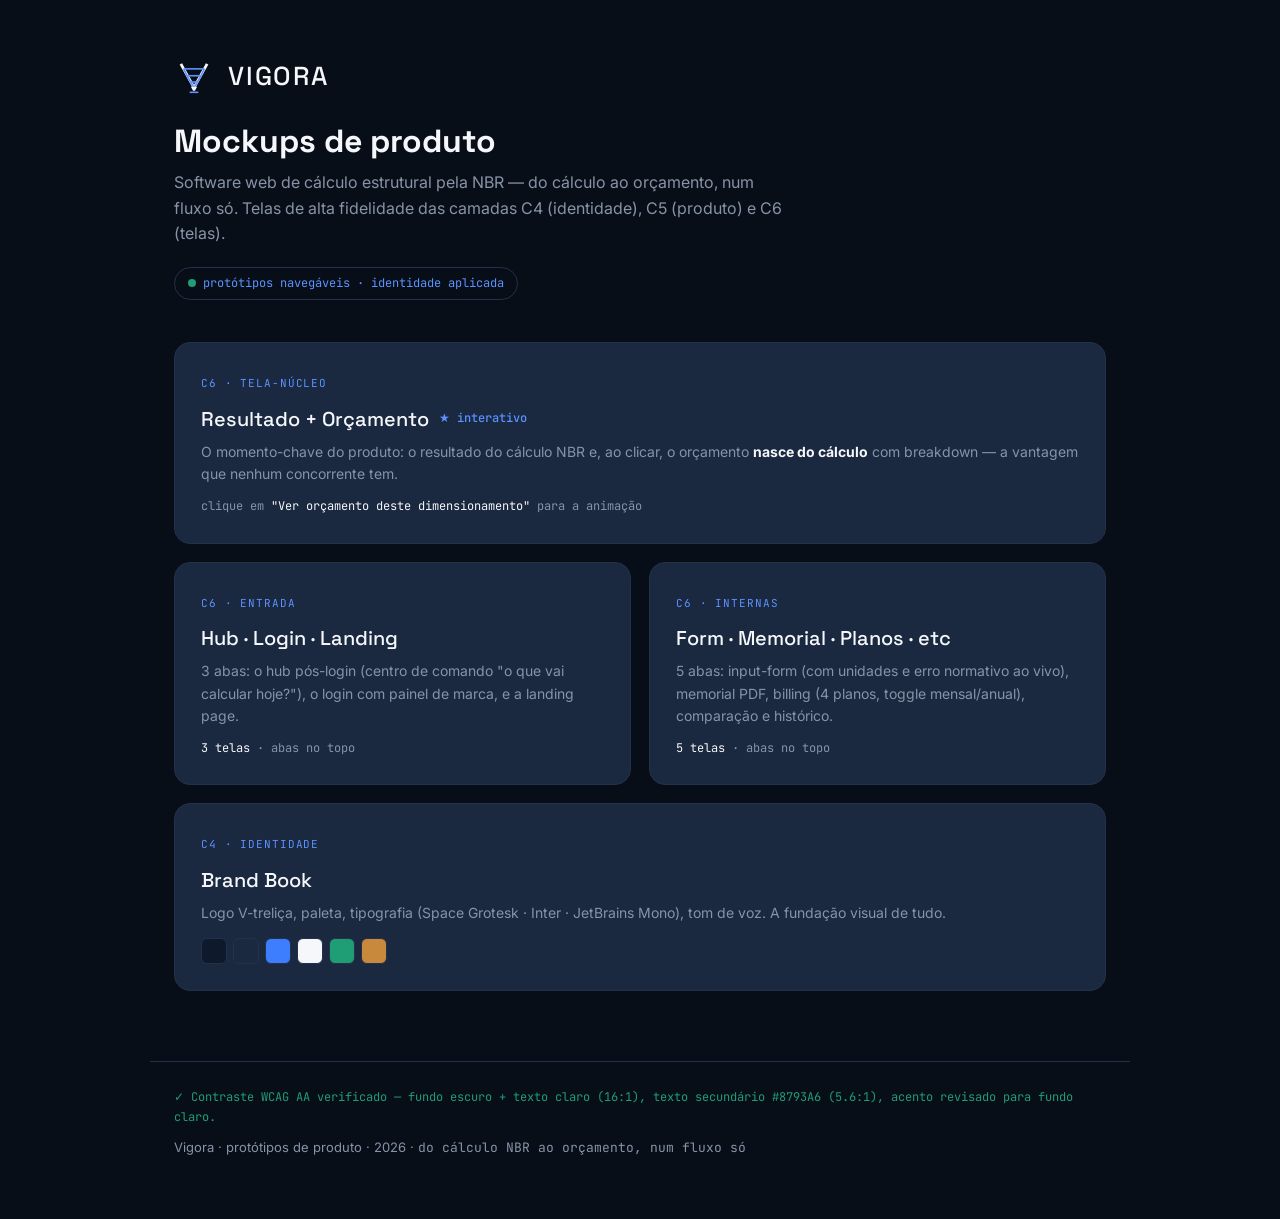
==== index.html @ 20bcb6be "Vigora — mockups de produto C4–C6 (identidade, telas, acessibilidade WCAG AA) Co-Authored-By: Claude" ====
<!DOCTYPE html>
<html lang="pt-BR">
<head>
<meta charset="utf-8">
<meta name="viewport" content="width=device-width, initial-scale=1">
<title>Vigora — Mockups (C4–C6)</title>
<link rel="icon" type="image/svg+xml" href="favicon.svg">
<link href="https://fonts.googleapis.com/css2?family=Space+Grotesk:wght@400;500;700&family=Inter:wght@400;500;600&family=JetBrains+Mono:wght@400;500&display=swap" rel="stylesheet">
<style>
  :root{--night:#0E1A2B;--ink:#1A2840;--ink2:#13243a;--electric:#3D7EFF;--electric-d:#5C92FF;--mist:#F5F7FA;--slate:#8793A6;--line:#24314a;--ok:#1F9D74}
  *{box-sizing:border-box;margin:0;padding:0}
  body{background:#070E18;color:var(--mist);font-family:Inter,sans-serif;line-height:1.6;min-height:100vh}
  .wm{font-family:'Space Grotesk';font-weight:500;letter-spacing:.07em}
  .num{font-family:'JetBrains Mono',monospace}
  header{max-width:980px;margin:0 auto;padding:56px 24px 28px}
  .brand{display:inline-flex;align-items:center;gap:14px;margin-bottom:24px}
  .brand .wm{font-size:26px}
  h1{font-family:'Space Grotesk';font-weight:700;font-size:32px;line-height:1.2;margin-bottom:10px}
  .lead{color:var(--slate);font-size:16px;max-width:620px}
  .tag{display:inline-flex;align-items:center;gap:7px;font-family:'JetBrains Mono';font-size:12px;color:var(--electric-d);border:1px solid var(--line);border-radius:20px;padding:6px 13px;margin-top:20px}
  .grid{max-width:980px;margin:0 auto;padding:14px 24px 70px;display:grid;grid-template-columns:1fr 1fr;gap:18px}
  a.card{display:block;background:var(--ink);border:1px solid var(--line);border-radius:16px;padding:26px;text-decoration:none;color:var(--mist);transition:transform .15s,border-color .15s}
  a.card:hover{transform:translateY(-3px);border-color:var(--electric)}
  a.card.wide{grid-column:1/-1}
  .card .k{font-family:'JetBrains Mono';font-size:11px;color:var(--electric-d);letter-spacing:.08em}
  .card h2{font-family:'Space Grotesk';font-weight:500;font-size:20px;margin:8px 0 6px;display:flex;align-items:center;gap:10px}
  .card p{color:var(--slate);font-size:14px}
  .card .scr{font-family:'JetBrains Mono';font-size:12px;color:var(--slate);margin-top:12px}
  .card .scr b{color:var(--mist);font-weight:400}
  footer{max-width:980px;margin:0 auto;padding:0 24px 60px;color:var(--slate);font-size:13px;border-top:1px solid var(--line);padding-top:24px}
  footer .a11y{display:inline-flex;align-items:center;gap:7px;color:var(--ok);font-family:'JetBrains Mono';font-size:12px}
  .pales{display:flex;gap:6px;margin-top:14px}
  .pales span{width:26px;height:26px;border-radius:6px;border:1px solid var(--line)}
</style>
</head>
<body>
<header>
  <div class="brand">
    <svg width="40" height="40" viewBox="0 0 64 64" fill="none" aria-label="Vigora">
      <g stroke="#F5F7FA" stroke-width="4.5" stroke-linejoin="miter"><path d="M11 11 L32 49"/><path d="M53 11 L32 49"/></g>
      <g stroke="#5C92FF" stroke-width="2.6" stroke-linejoin="miter" fill="none"><path d="M15.4 19 L48.6 19"/><path d="M21 30 L43 30"/><path d="M26.5 40 L37.5 40"/><polyline points="15.4,19 21,30 26.5,40 32,49 37.5,40 43,30 48.6,19"/></g>
      <path d="M27 47.5 L37 47.5 L33.5 54 L30.5 54 Z" fill="#F5F7FA"/>
      <line x1="25" y1="56.5" x2="39" y2="56.5" stroke="#5C92FF" stroke-width="2.6"/>
    </svg>
    <span class="wm">VIGORA</span>
  </div>
  <h1>Mockups de produto</h1>
  <p class="lead">Software web de cálculo estrutural pela NBR — do cálculo ao orçamento, num fluxo só. Telas de alta fidelidade das camadas C4 (identidade), C5 (produto) e C6 (telas).</p>
  <span class="tag"><span style="width:8px;height:8px;border-radius:50%;background:var(--ok);display:inline-block"></span> protótipos navegáveis · identidade aplicada</span>
</header>

<main class="grid">
  <a class="card wide" href="results.html">
    <span class="k">C6 · TELA-NÚCLEO</span>
    <h2>Resultado + Orçamento <span style="font-size:12px;color:var(--electric-d)" class="num">★ interativo</span></h2>
    <p>O momento-chave do produto: o resultado do cálculo NBR e, ao clicar, o orçamento <b style="color:var(--mist)">nasce do cálculo</b> com breakdown — a vantagem que nenhum concorrente tem.</p>
    <div class="scr">clique em <b>"Ver orçamento deste dimensionamento"</b> para a animação</div>
  </a>

  <a class="card" href="hub-login-landing.html">
    <span class="k">C6 · ENTRADA</span>
    <h2>Hub · Login · Landing</h2>
    <p>3 abas: o hub pós-login (centro de comando "o que vai calcular hoje?"), o login com painel de marca, e a landing page.</p>
    <div class="scr"><b>3 telas</b> · abas no topo</div>
  </a>

  <a class="card" href="telas-internas.html">
    <span class="k">C6 · INTERNAS</span>
    <h2>Form · Memorial · Planos · etc</h2>
    <p>5 abas: input-form (com unidades e erro normativo ao vivo), memorial PDF, billing (4 planos, toggle mensal/anual), comparação e histórico.</p>
    <div class="scr"><b>5 telas</b> · abas no topo</div>
  </a>

  <a class="card wide" href="brand-book.html">
    <span class="k">C4 · IDENTIDADE</span>
    <h2>Brand Book</h2>
    <p>Logo V-treliça, paleta, tipografia (Space Grotesk · Inter · JetBrains Mono), tom de voz. A fundação visual de tudo.</p>
    <div class="pales">
      <span style="background:#0E1A2B"></span><span style="background:#1A2840"></span><span style="background:#3D7EFF"></span><span style="background:#F5F7FA"></span><span style="background:#1F9D74"></span><span style="background:#C8893D"></span>
    </div>
  </a>
</main>

<footer>
  <div class="a11y">✓ Contraste WCAG AA verificado — fundo escuro + texto claro (16:1), texto secundário #8793A6 (5.6:1), acento revisado para fundo claro.</div>
  <p style="margin-top:10px">Vigora · protótipos de produto · 2026 · <span class="num">do cálculo NBR ao orçamento, num fluxo só</span></p>
</footer>
</body>
</html>
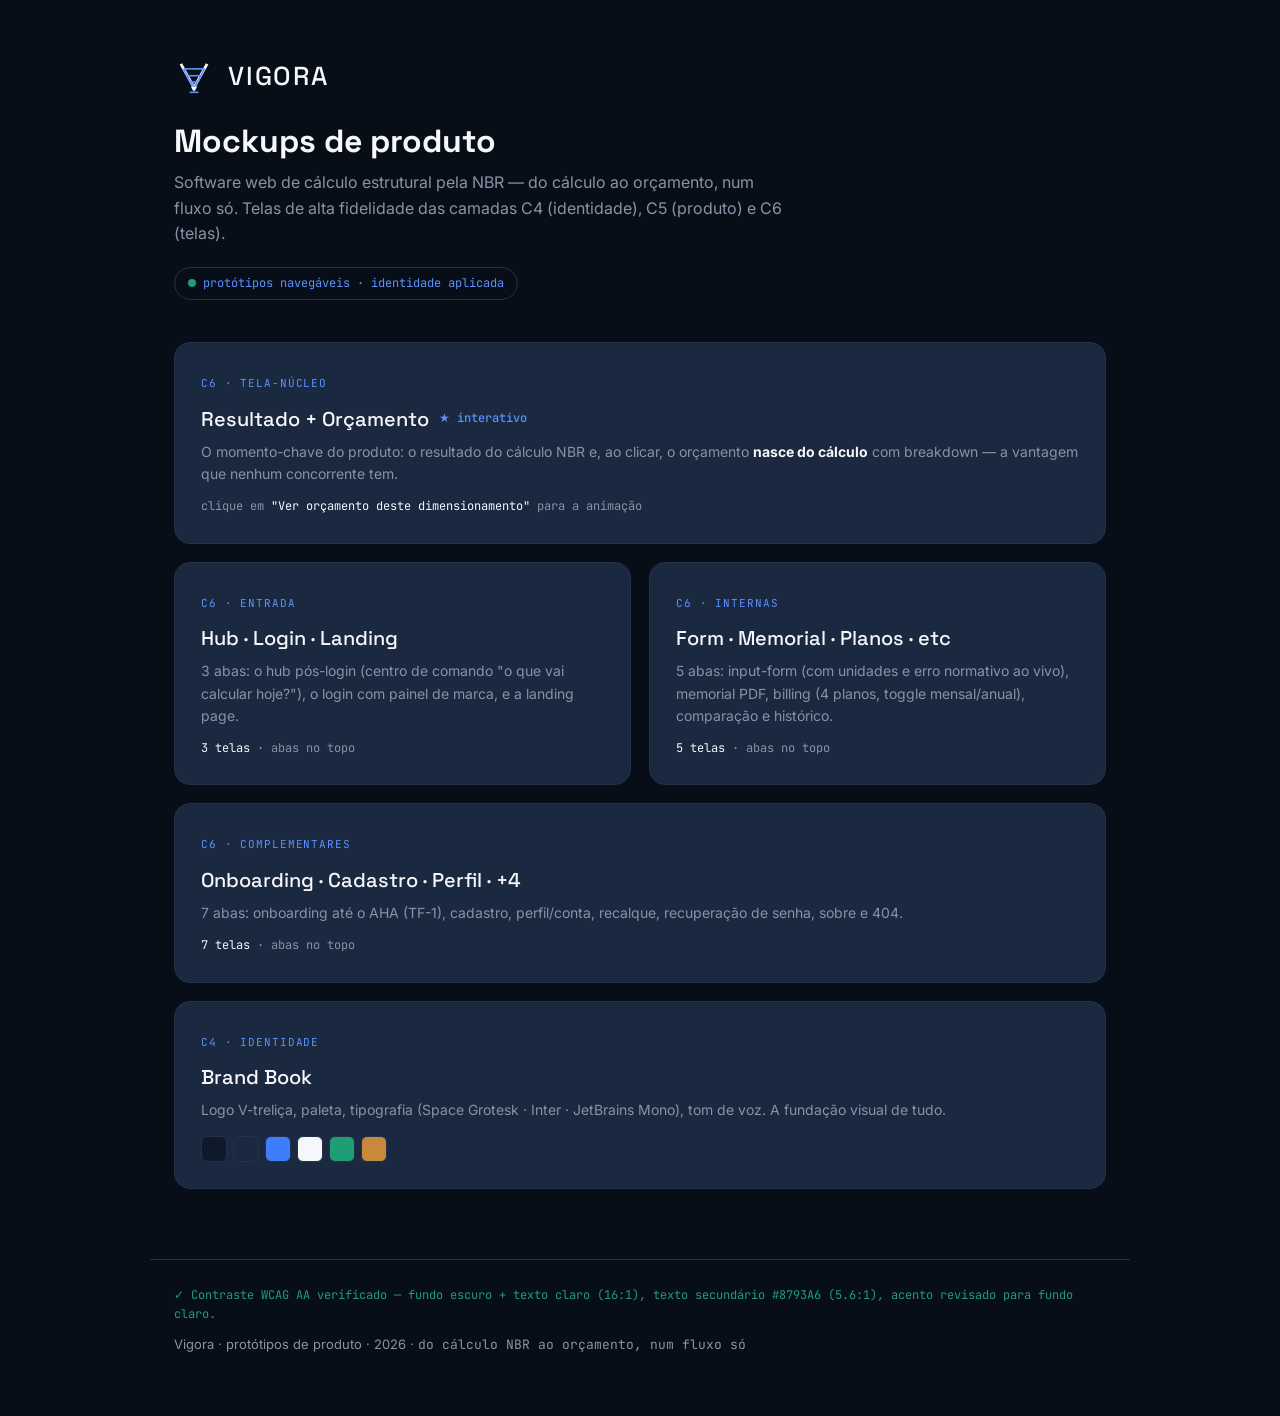
==== commit 5a000424: "Adiciona 7 telas restantes: onboarding (TF-1), cadastro, perfil, recalque, senha, sobre, 404 Co-Auth" ====
--- a/index.html
+++ b/index.html
@@ -71,6 +71,13 @@
     <div class="scr"><b>5 telas</b> · abas no topo</div>
   </a>
 
+  <a class="card wide" href="telas-restantes.html">
+    <span class="k">C6 · COMPLEMENTARES</span>
+    <h2>Onboarding · Cadastro · Perfil · +4</h2>
+    <p>7 abas: onboarding até o AHA (TF-1), cadastro, perfil/conta, recalque, recuperação de senha, sobre e 404.</p>
+    <div class="scr"><b>7 telas</b> · abas no topo</div>
+  </a>
+
   <a class="card wide" href="brand-book.html">
     <span class="k">C4 · IDENTIDADE</span>
     <h2>Brand Book</h2>
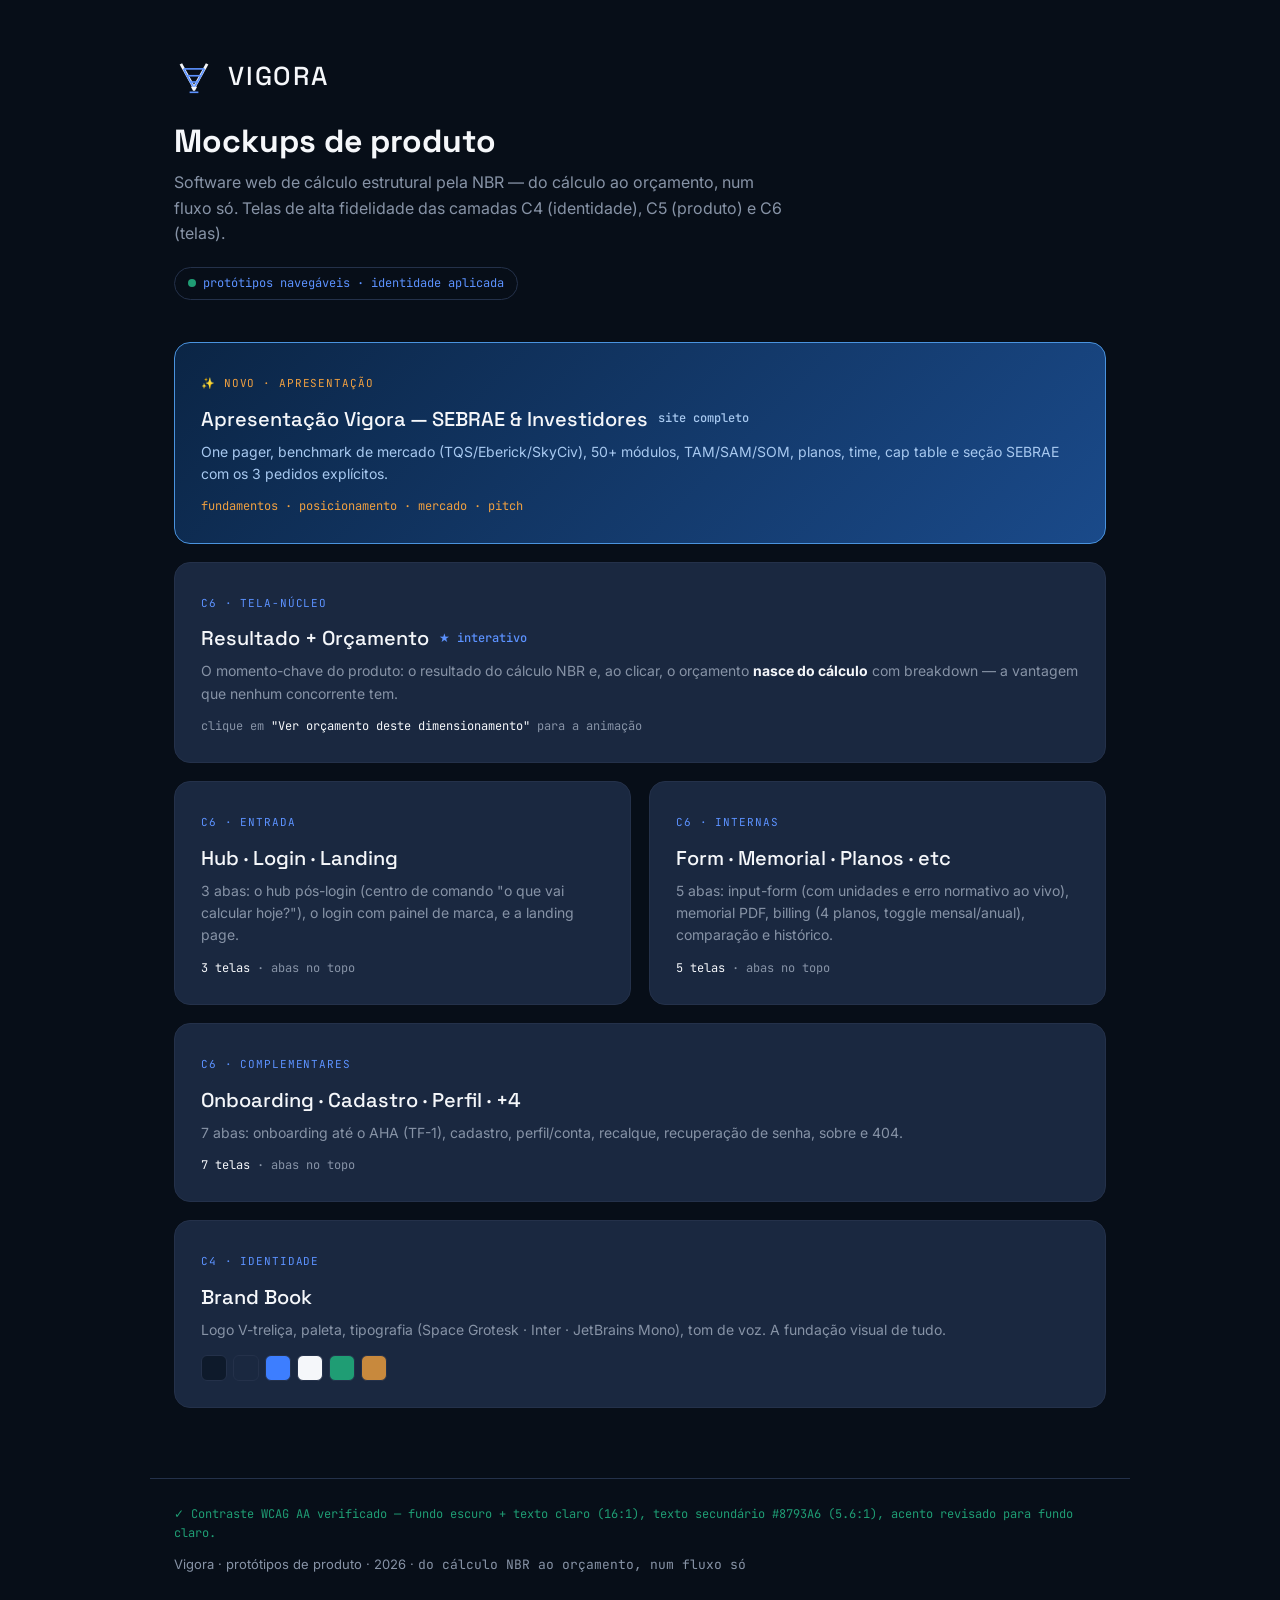
==== commit 8718c676: "feat: apresentação visual Vigora — SEBRAE, benchmark, mercado e pitch One pager visual completo com " ====
--- a/index.html
+++ b/index.html
@@ -50,6 +50,13 @@
 </header>
 
 <main class="grid">
+  <a class="card wide" href="vigora-apresentacao.html" style="background:linear-gradient(135deg,#0b2545,#1a4a8a);border-color:#4a93de;">
+    <span class="k" style="color:#f0a040;">✨ NOVO · APRESENTAÇÃO</span>
+    <h2>Apresentação Vigora — SEBRAE & Investidores <span style="font-size:12px;color:#a8c9f0" class="num">site completo</span></h2>
+    <p style="color:#a8c9f0;">One pager, benchmark de mercado (TQS/Eberick/SkyCiv), 50+ módulos, TAM/SAM/SOM, planos, time, cap table e seção SEBRAE com os 3 pedidos explícitos.</p>
+    <div class="scr" style="color:#7fb6ec;"><b style="color:#f0a040;">fundamentos · posicionamento · mercado · pitch</b></div>
+  </a>
+
   <a class="card wide" href="results.html">
     <span class="k">C6 · TELA-NÚCLEO</span>
     <h2>Resultado + Orçamento <span style="font-size:12px;color:var(--electric-d)" class="num">★ interativo</span></h2>
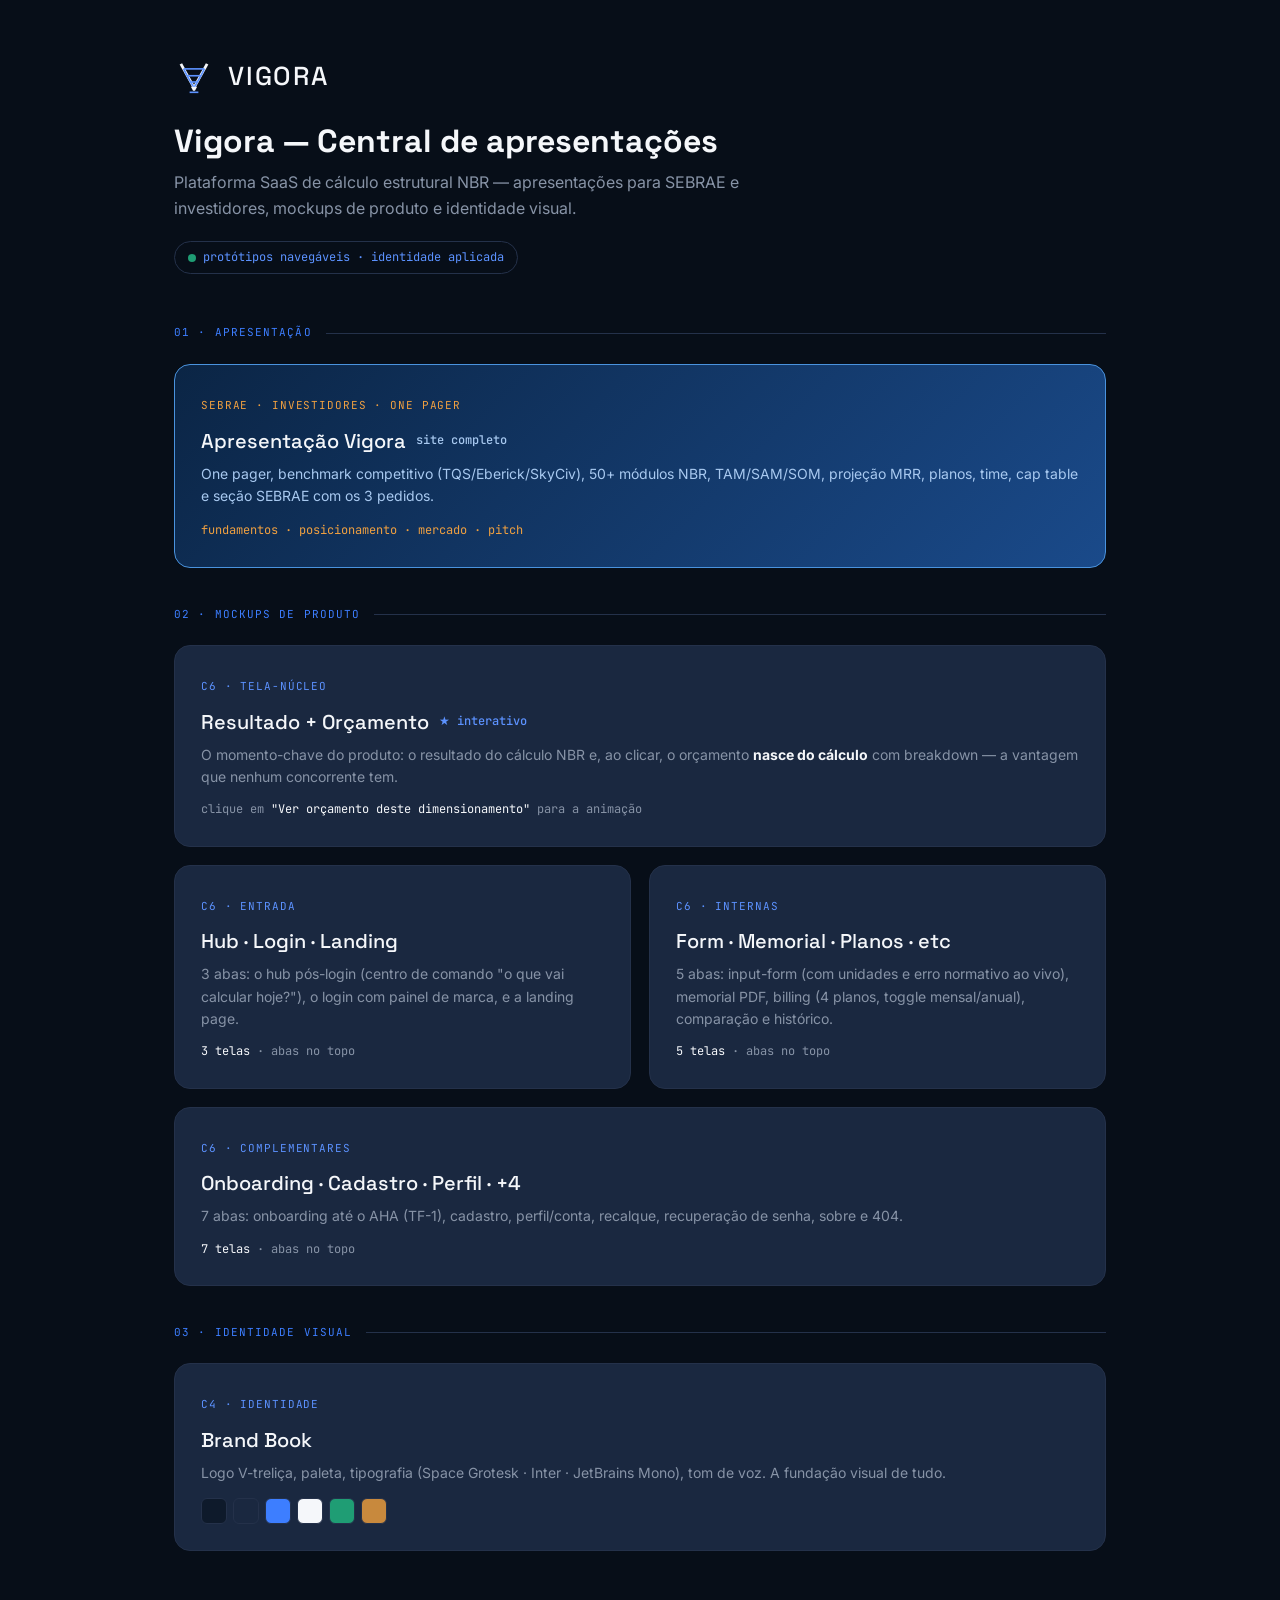
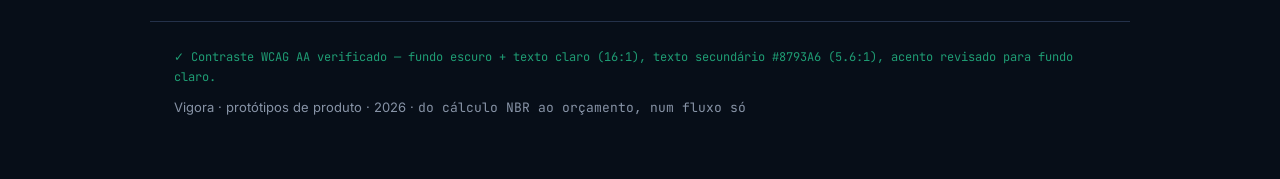
==== commit 7bcb5891: "chore(index): organiza em 3 seções — Apresentação / Mockups / Identidade Co-Authored-By: Claude Sonn" ====
--- a/index.html
+++ b/index.html
@@ -44,18 +44,31 @@
     </svg>
     <span class="wm">VIGORA</span>
   </div>
-  <h1>Mockups de produto</h1>
-  <p class="lead">Software web de cálculo estrutural pela NBR — do cálculo ao orçamento, num fluxo só. Telas de alta fidelidade das camadas C4 (identidade), C5 (produto) e C6 (telas).</p>
+  <h1>Vigora — Central de apresentações</h1>
+  <p class="lead">Plataforma SaaS de cálculo estrutural NBR — apresentações para SEBRAE e investidores, mockups de produto e identidade visual.</p>
   <span class="tag"><span style="width:8px;height:8px;border-radius:50%;background:var(--ok);display:inline-block"></span> protótipos navegáveis · identidade aplicada</span>
 </header>
 
 <main class="grid">
+
+  <!-- ── SEÇÃO 1: APRESENTAÇÃO ── -->
+  <div style="grid-column:1/-1;display:flex;align-items:center;gap:14px;margin:8px 0 4px;">
+    <span style="font-family:'JetBrains Mono',monospace;font-size:11px;letter-spacing:.1em;color:#3D7EFF;white-space:nowrap;">01 · APRESENTAÇÃO</span>
+    <div style="flex:1;height:1px;background:#24314a;"></div>
+  </div>
+
   <a class="card wide" href="vigora-apresentacao.html" style="background:linear-gradient(135deg,#0b2545,#1a4a8a);border-color:#4a93de;">
-    <span class="k" style="color:#f0a040;">✨ NOVO · APRESENTAÇÃO</span>
-    <h2>Apresentação Vigora — SEBRAE & Investidores <span style="font-size:12px;color:#a8c9f0" class="num">site completo</span></h2>
-    <p style="color:#a8c9f0;">One pager, benchmark de mercado (TQS/Eberick/SkyCiv), 50+ módulos, TAM/SAM/SOM, planos, time, cap table e seção SEBRAE com os 3 pedidos explícitos.</p>
-    <div class="scr" style="color:#7fb6ec;"><b style="color:#f0a040;">fundamentos · posicionamento · mercado · pitch</b></div>
+    <span class="k" style="color:#f0a040;">SEBRAE · INVESTIDORES · ONE PAGER</span>
+    <h2>Apresentação Vigora <span style="font-size:12px;color:#a8c9f0" class="num">site completo</span></h2>
+    <p style="color:#a8c9f0;">One pager, benchmark competitivo (TQS/Eberick/SkyCiv), 50+ módulos NBR, TAM/SAM/SOM, projeção MRR, planos, time, cap table e seção SEBRAE com os 3 pedidos.</p>
+    <div class="scr" style="color:#7fb6ec;margin-top:14px;"><b style="color:#f0a040;">fundamentos · posicionamento · mercado · pitch</b></div>
   </a>
+
+  <!-- ── SEÇÃO 2: PRODUTO / TELAS ── -->
+  <div style="grid-column:1/-1;display:flex;align-items:center;gap:14px;margin:20px 0 4px;">
+    <span style="font-family:'JetBrains Mono',monospace;font-size:11px;letter-spacing:.1em;color:#3D7EFF;white-space:nowrap;">02 · MOCKUPS DE PRODUTO</span>
+    <div style="flex:1;height:1px;background:#24314a;"></div>
+  </div>
 
   <a class="card wide" href="results.html">
     <span class="k">C6 · TELA-NÚCLEO</span>
@@ -85,6 +98,12 @@
     <div class="scr"><b>7 telas</b> · abas no topo</div>
   </a>
 
+  <!-- ── SEÇÃO 3: IDENTIDADE ── -->
+  <div style="grid-column:1/-1;display:flex;align-items:center;gap:14px;margin:20px 0 4px;">
+    <span style="font-family:'JetBrains Mono',monospace;font-size:11px;letter-spacing:.1em;color:#3D7EFF;white-space:nowrap;">03 · IDENTIDADE VISUAL</span>
+    <div style="flex:1;height:1px;background:#24314a;"></div>
+  </div>
+
   <a class="card wide" href="brand-book.html">
     <span class="k">C4 · IDENTIDADE</span>
     <h2>Brand Book</h2>
